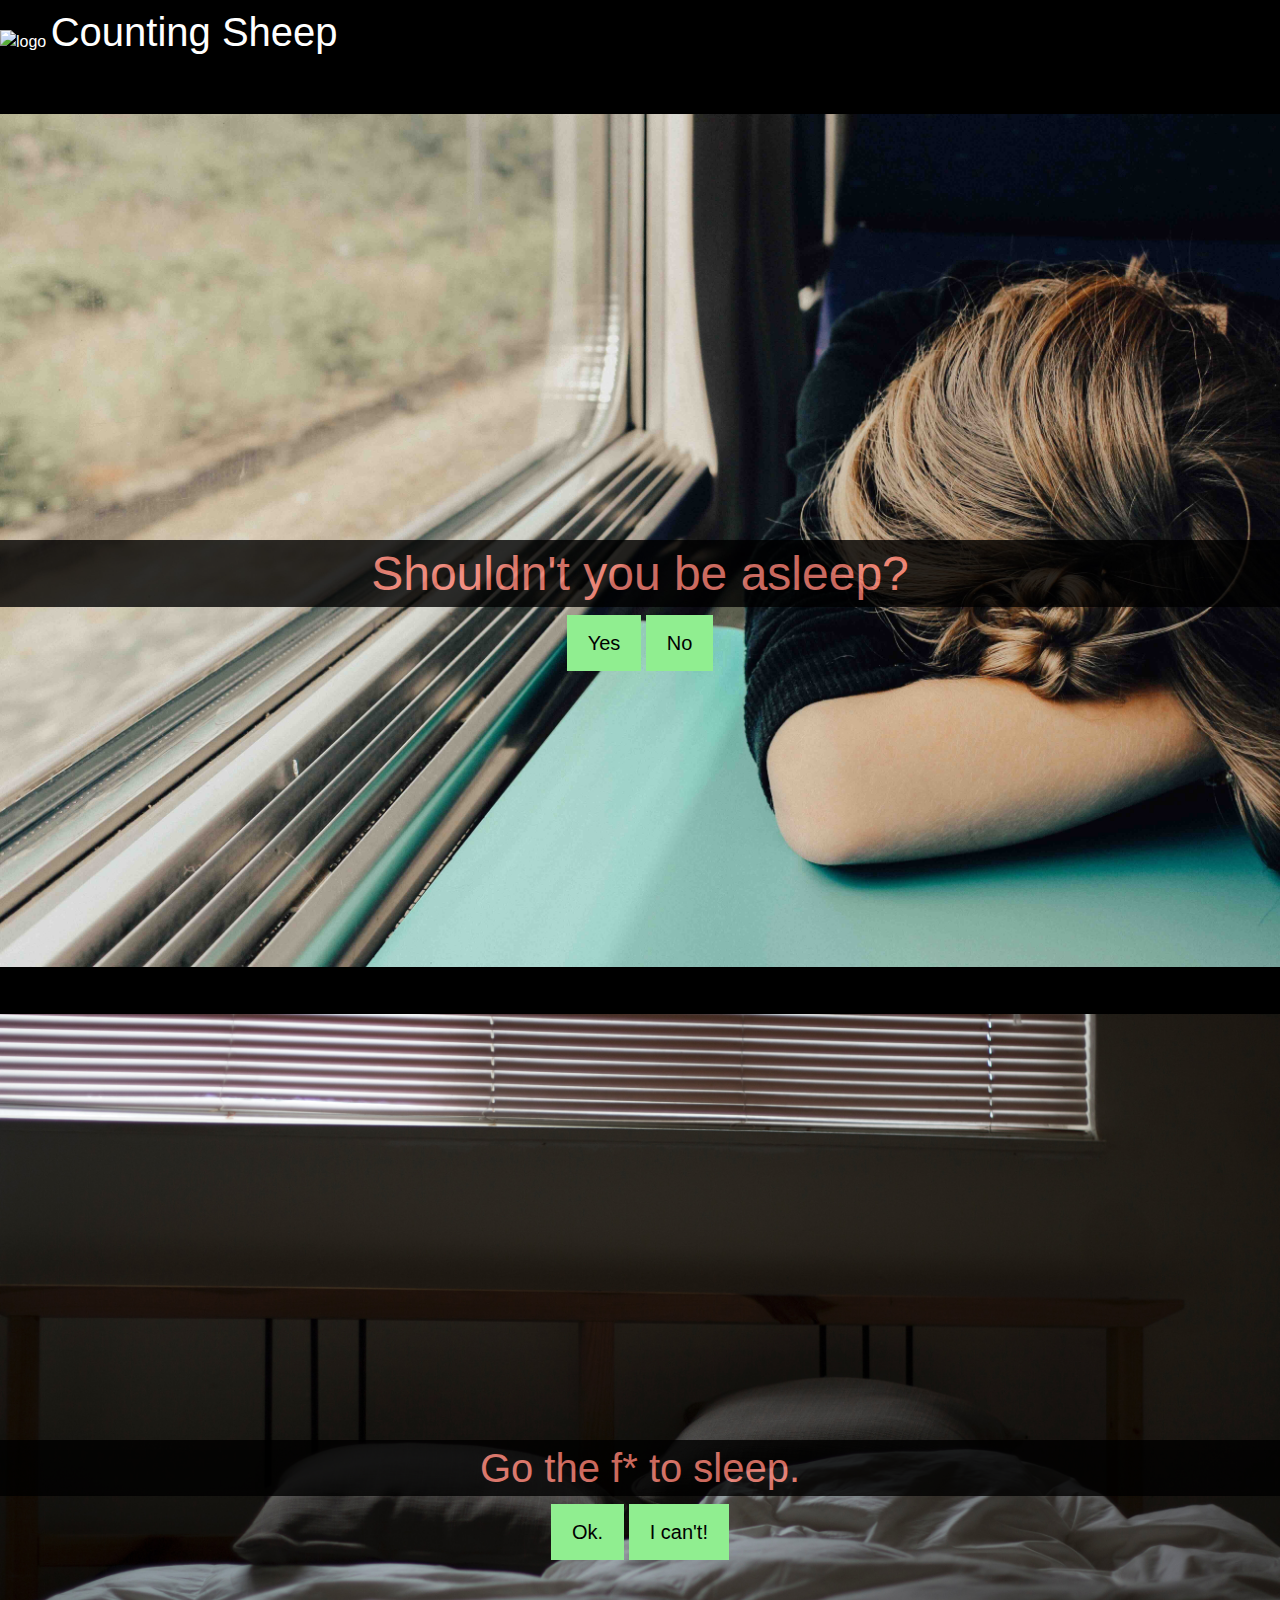
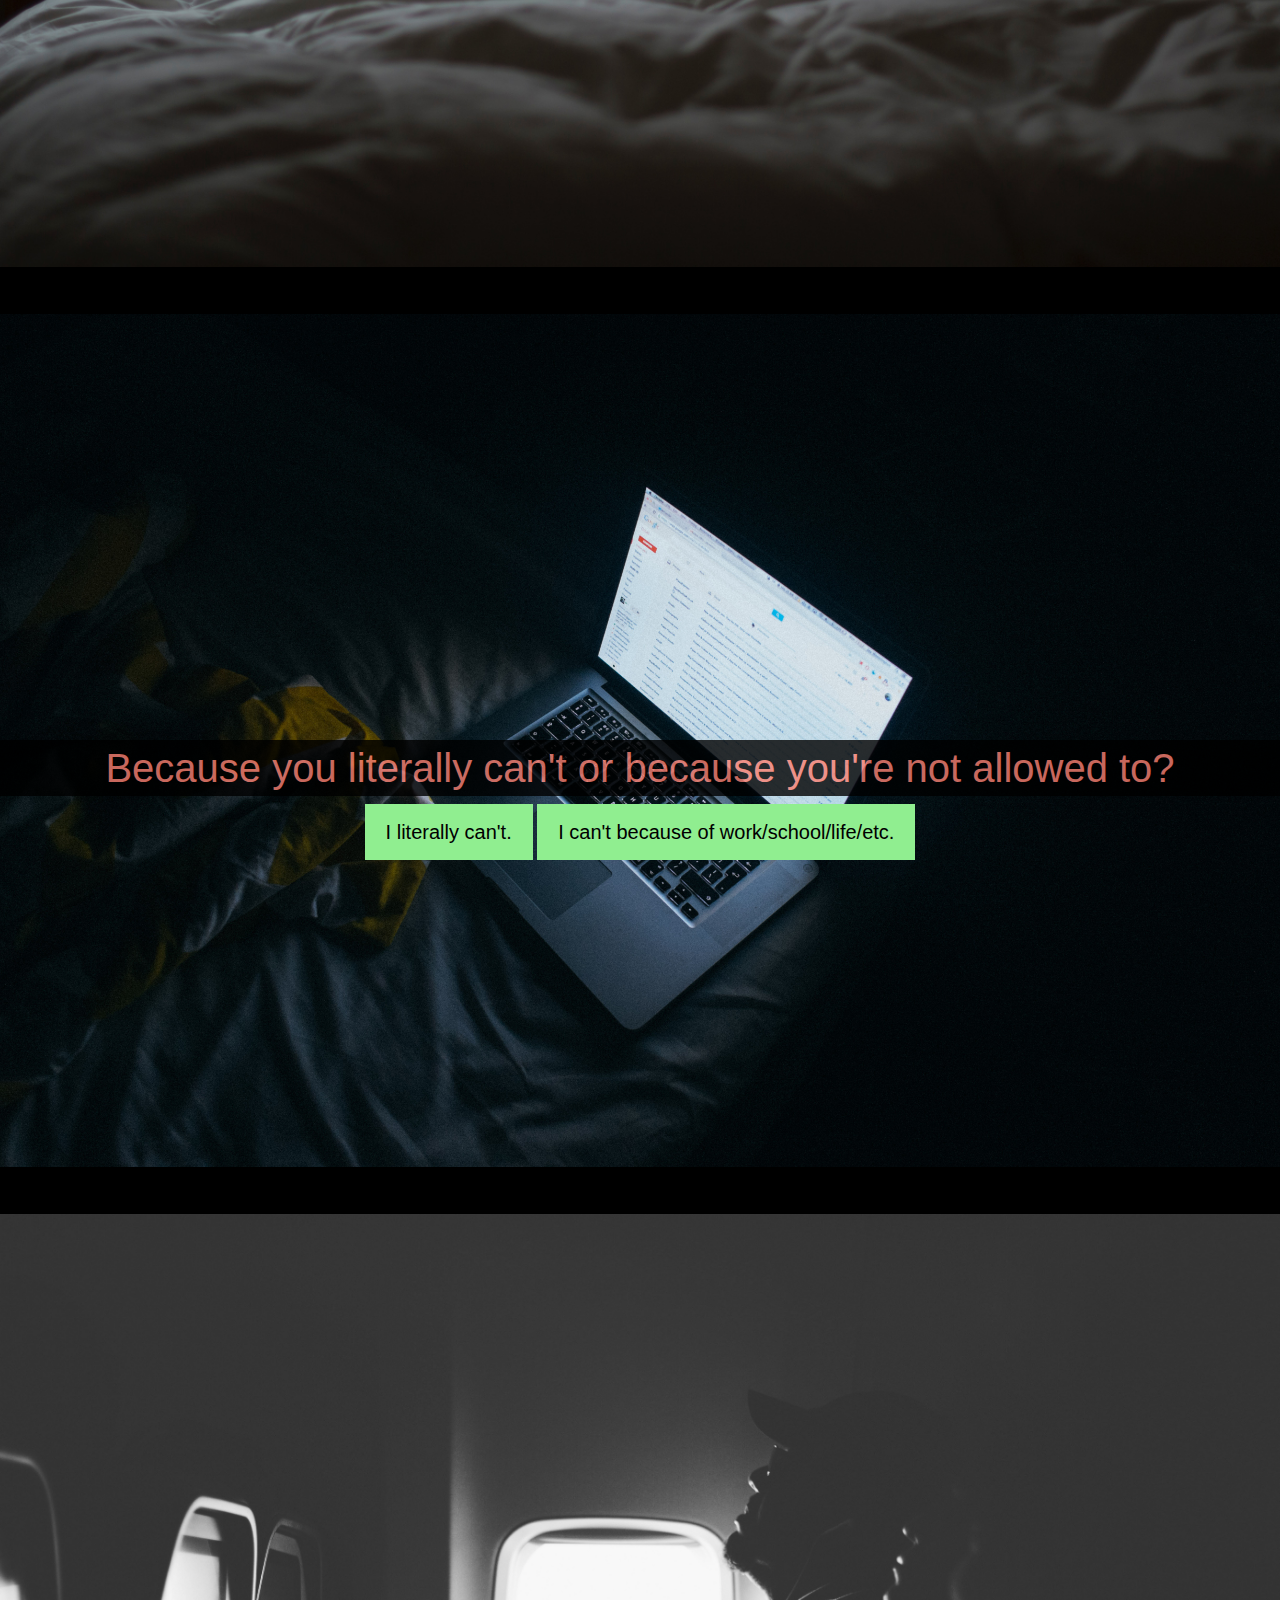
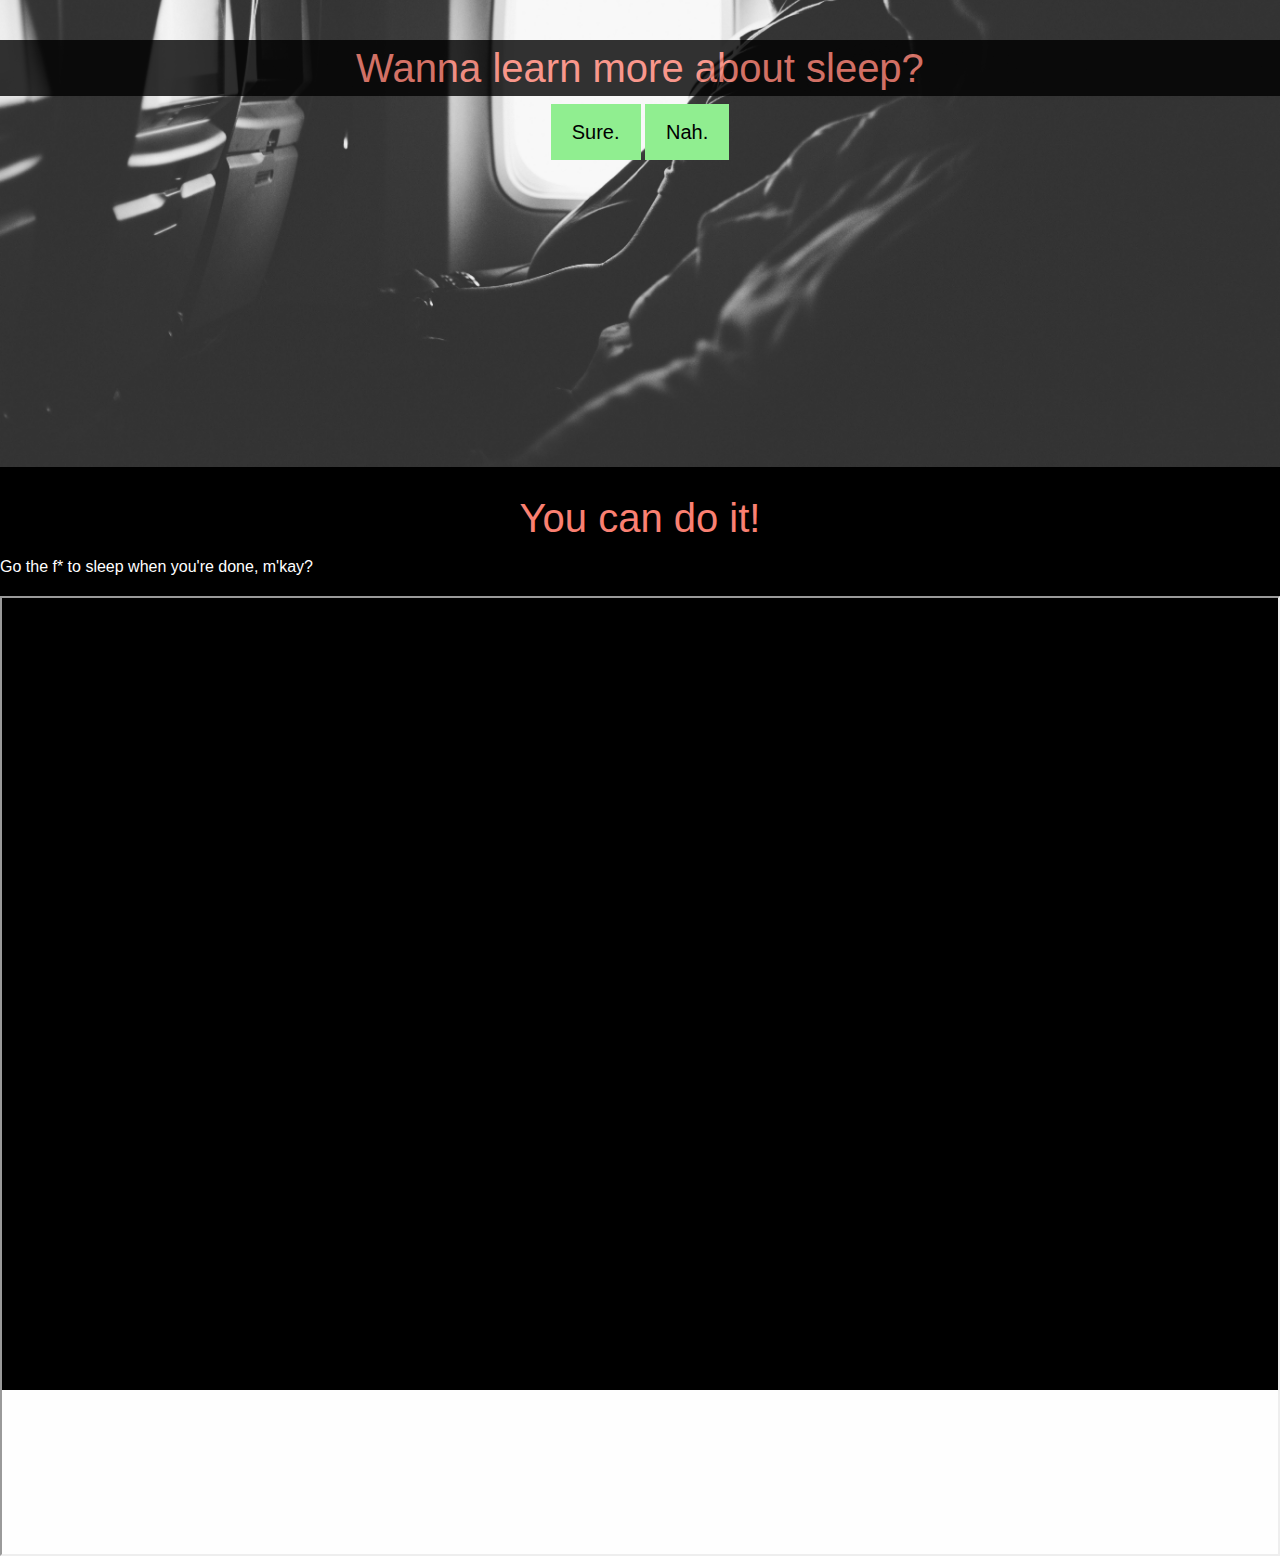
==== index.html @ 7c9fae0c "draft of capstone 1" ====
<!DOCTYPE html>
<html lang=en>

<head>
	<meta charset="utf-8">
	<meta name="viewport" content="width=device-width, initial-scale=1.0, maximum-scale=1.0">
	<title>Counting Sheep</title>
	<link rel="stylesheet" type="text/css" href="css/foundation.css">
	<link rel="stylesheet" type="text/css" href="css/app.css">
</head>

<body>

	<div class="spanwrap">
		<span>
			<img src="" alt="logo">
			<p>Counting Sheep</p>
		</span>
	</div>

	<header>
		<div class="divwrap">
		</div>
		<div class="box">
			<h1>Shouldn't you be asleep?</h1>
		</div>
			<div class="buttonwrap">
				<a href="#"><button class="button large">Yes</button></a>
				<button class="button large">No</button>
			</div>
	</header>

	<div class="gosleep">
		<div class="divwrap">
		</div>
			<div class="box">
				<h2>Go the f* to sleep.</h2>
			</div>
			<div class="buttonwrap">
				<button class="button large">Ok.</button>
				<button class="button large">I can't!</button>
			</div>
	</div>

	<div class="pc">
		<div class="divwrap">
		</div>
		<div class="box">
			<h2>Because you literally can't or because you're not allowed to?</h2>
		</div>
			<div class="buttonwrap">
				<button class="button large">I literally can't.</button>
				<button class="button large">I can't because of work/school/life/etc.</button>	
			</div>
	</div>

	<div class="learn">
		<div class="divwrap"></div>
		<div class="box">
			<h2>Wanna learn more about sleep?</h2>			
		</div>
			<div class="buttonwrap">
				<a href="home.html"><button class="button large">Sure.</button></a>
				<button class="button large">Nah.</button>	
			</div>
	</div>

	<div class="believe">
		<h2>You can do it!</h2>
		<p>Go the f* to sleep when you're done, m'kay?</p>
		<div class="vidwrap vidwrap-16x9 vidwrap-4x3">
			<iframe src="https://www.youtube.com/embed/KxGRhd_iWuE" allowfullscreen></iframe>
		</div>
	</div>




</body>
</html>
---- css/app.css ----
/*Note to self: http://www.mattboldt.com/css-100-percent-height/
How to make div take up whole screen*/

html, body {
	height: 100%;
}


header {
	background-color: black;
	background-image: url("../img/girlsleep.jpg");
	background-size: contain;
	background-position: center;
	background-repeat: no-repeat;
	color: white;
	height: 100%;
}

.gosleep {
	background-color: black;
	background-image: url("../img/bed.jpg");
	background-size: contain;
	background-position: center;
	background-repeat: no-repeat;
	color: white;
	height: 100%;
}

.pc {
	background-color: black;
	background-image: url("../img/pc.jpg");
	background-size: contain;
	background-position: center;
	background-repeat: no-repeat;
	color: white;
	height: 100%;
}

.learn {
	background-color: black;
	background-image: url("../img/plane.jpg");
	background-size: contain;
	background-position: center;
	background-repeat: no-repeat;
	color: white;
	height: 100%;
}

.believe {
	background-color: black;
	background-repeat: no-repeat;
	color: white;
	height: 100%;
}

.spanwrap {
	background-color: black;
	color: white;
	height: 10%;
}

.spanwrap p {
	display: inline-block;
	font-size: 2.5em;
}

.box {
	background-color: black;
	opacity: 0.8;
}

h1,
h2,
h5,
.vidwrap,
.buttonwrap {
	text-align: center;
	color: salmon;
	opacity: 1.0;
}

/*Note to self: centralizing elements horizontally and vertically
https://www.w3schools.com/css/css_align.asp*/

.divwrap {
	margin: auto;
	width: 50%;
	height: 50%;
}


/*Note to self: https://benmarshall.me/responsive-iframes/*/

.vidwrap {
	position: relative;
	height: 0;
	overflow: hidden;
}
 
/* 16x9 Aspect Ratio */
.vidwrap-16x9 {
  padding-bottom: 56.25%;
}
 
/* 4x3 Aspect Ratio */
.vidwrap-4x3 {
  padding-bottom: 75%;
}
 
.vidwrap iframe {
  position: absolute;
  top:0;
  left: 0;
  width: 100%;
  height: 100%;
}

.button {
	background-color: lightgreen;
	color: black;
}
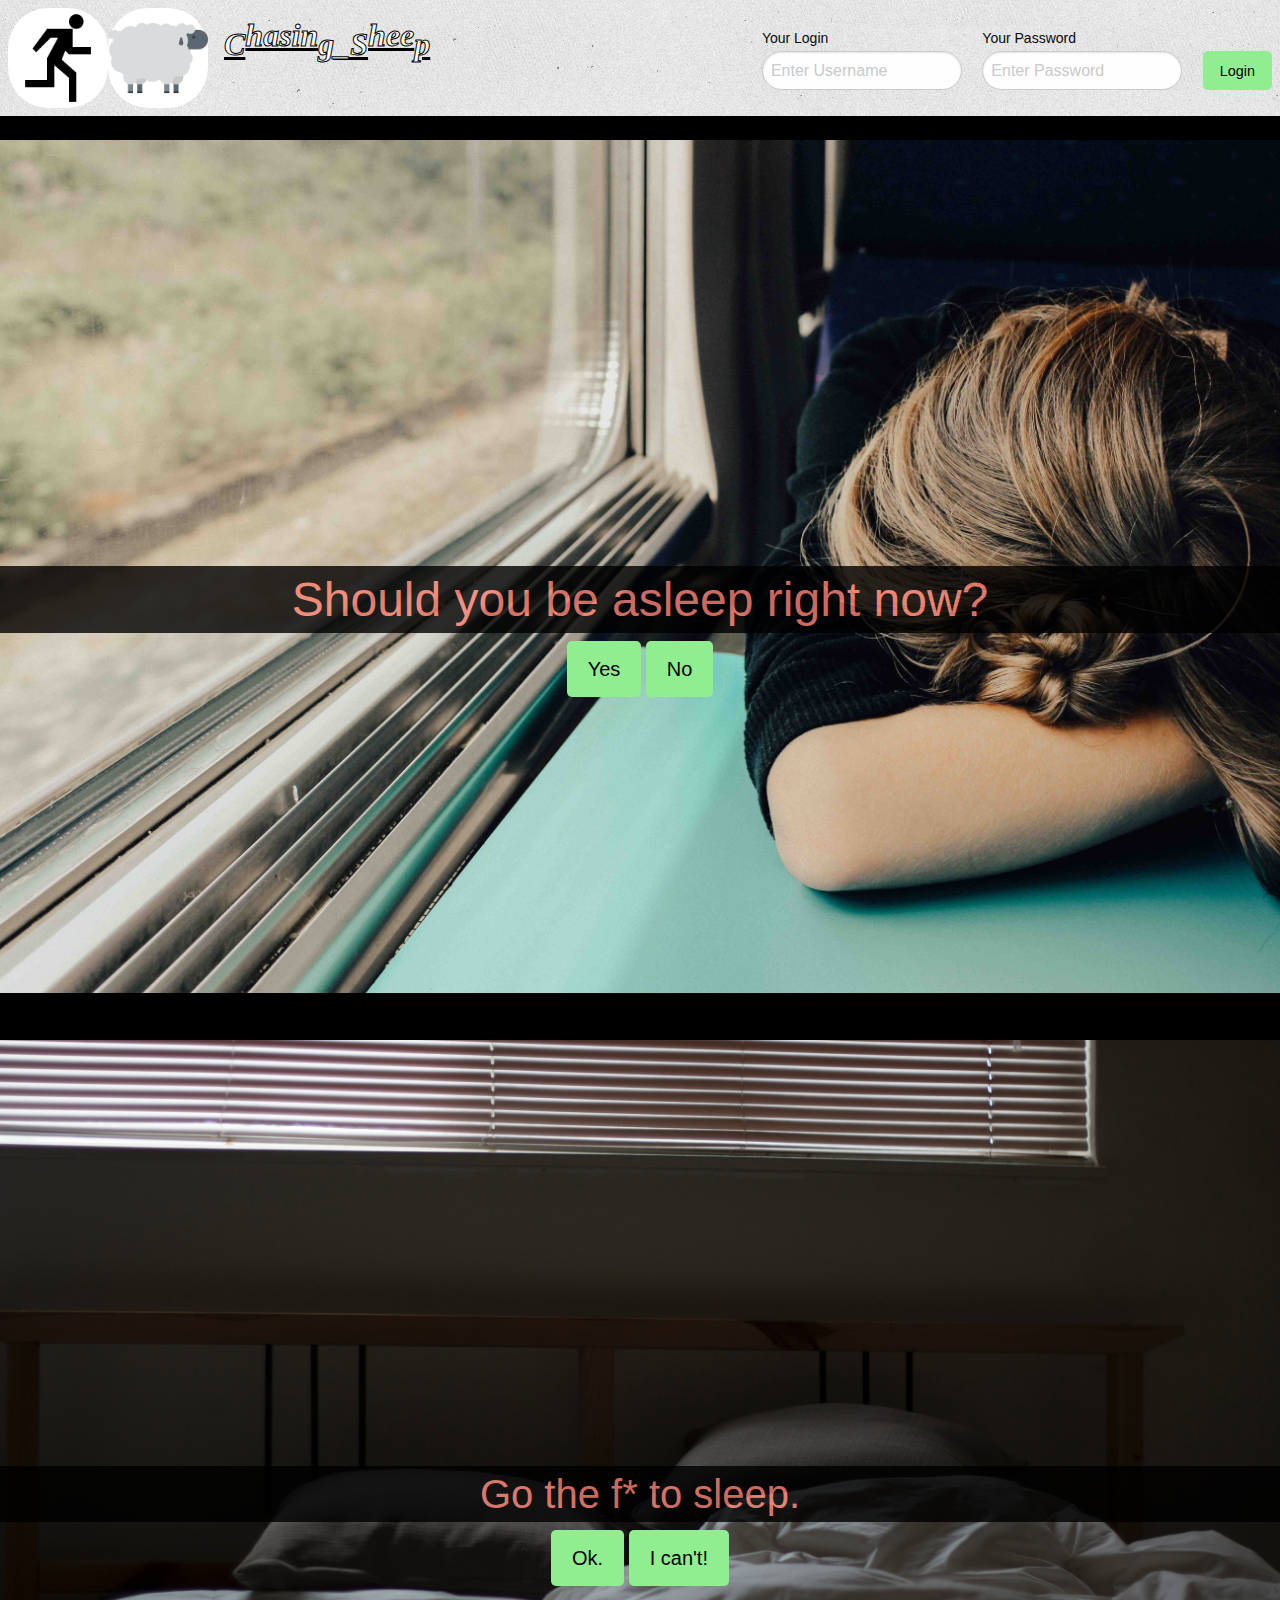
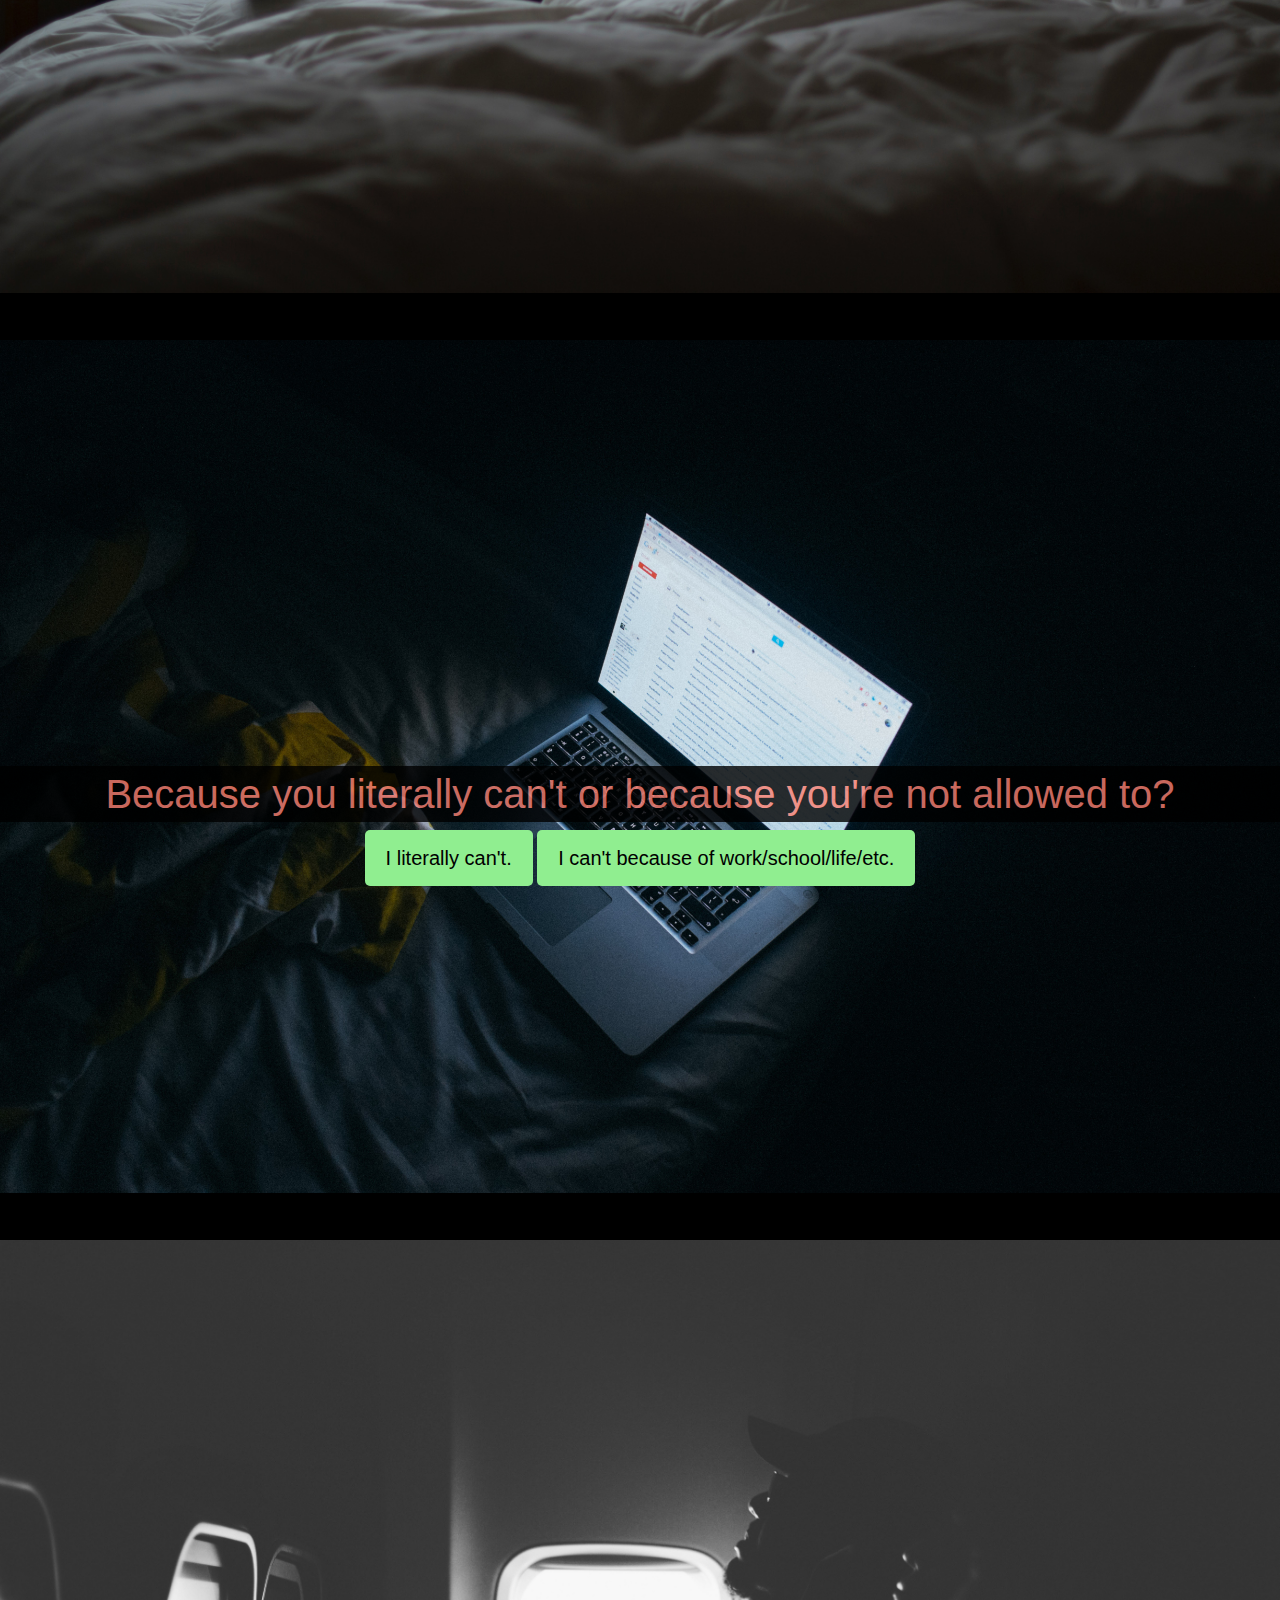
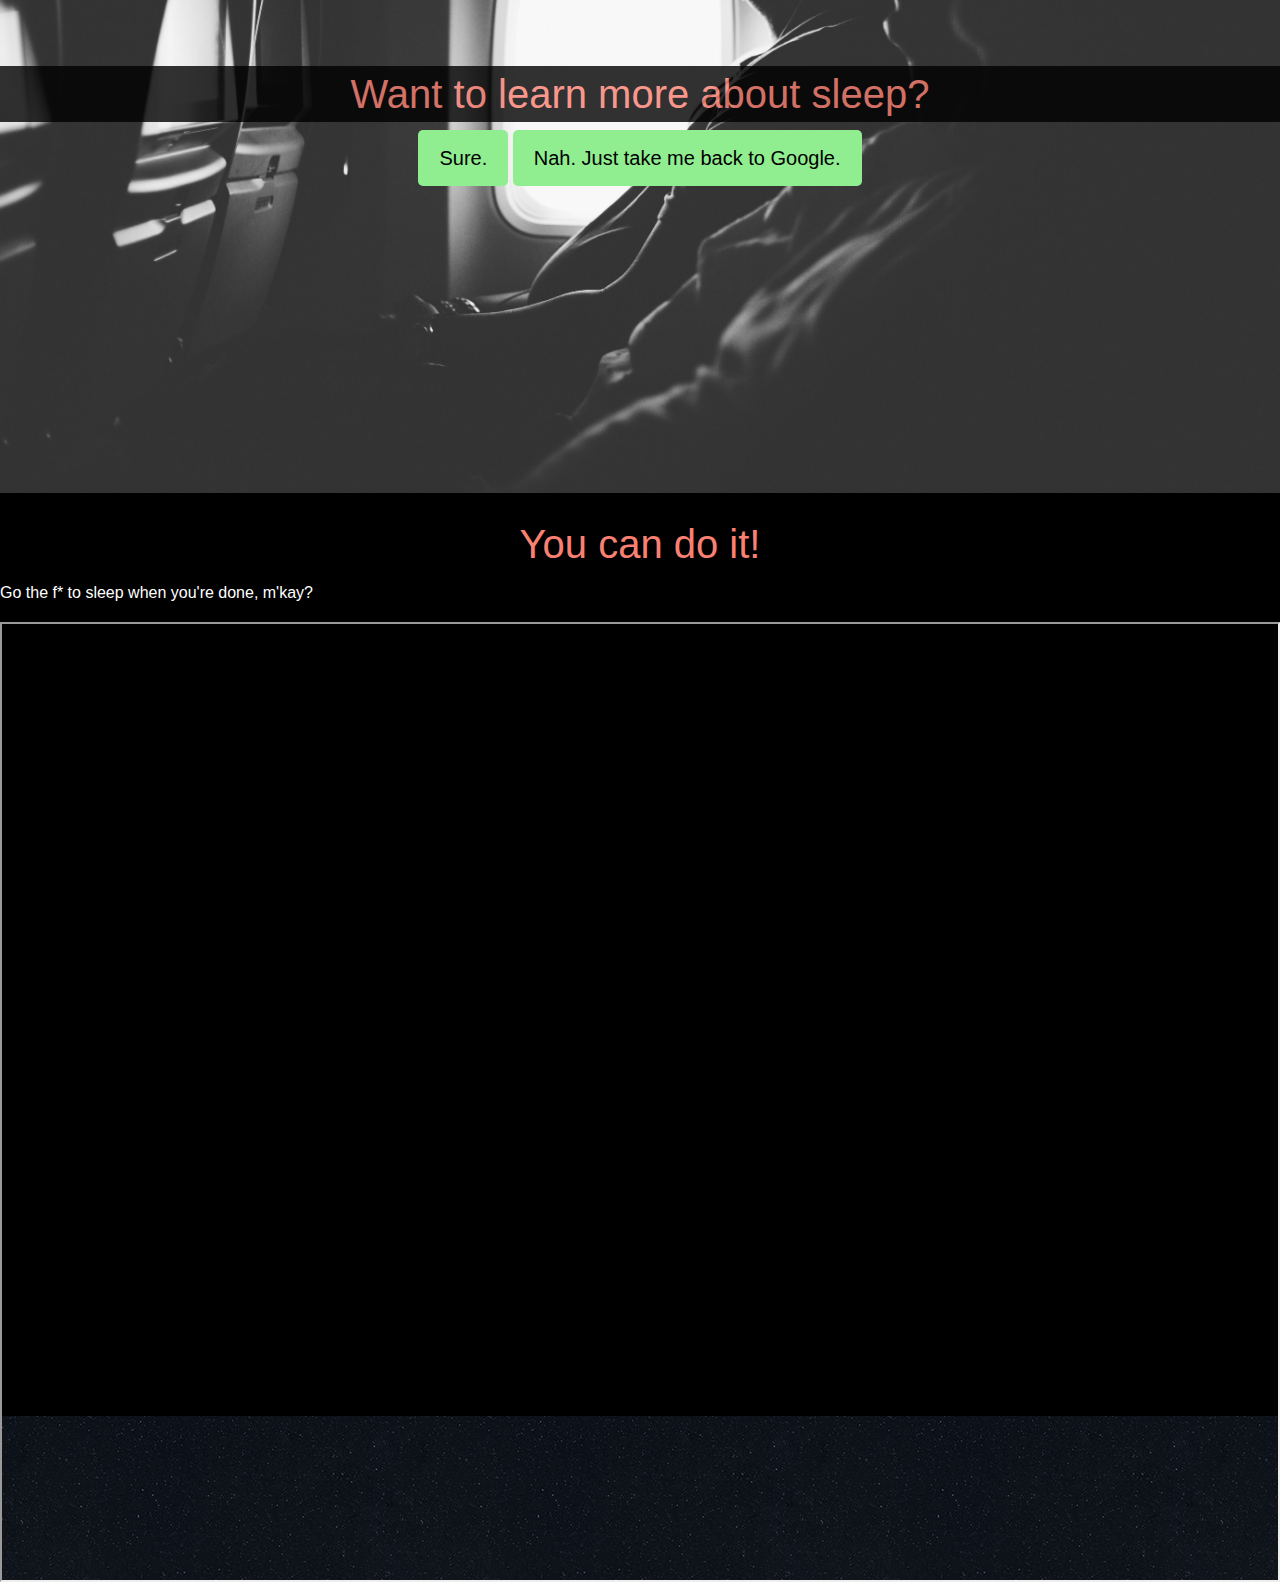
==== commit e41a2d70: "1st commit capstone 1 to github" ====
--- a/index.html
+++ b/index.html
@@ -4,68 +4,110 @@
 <head>
 	<meta charset="utf-8">
 	<meta name="viewport" content="width=device-width, initial-scale=1.0, maximum-scale=1.0">
-	<title>Counting Sheep</title>
+	<title>Chasing Sheep</title>
 	<link rel="stylesheet" type="text/css" href="css/foundation.css">
 	<link rel="stylesheet" type="text/css" href="css/app.css">
+	<link rel="stylesheet" type="text/css" href="css/app2.css">
+	<link href="https://fonts.googleapis.com/css?family=Poiret+One" rel="stylesheet">
+	<link href="https://fonts.googleapis.com/css?family=Gochi+Hand" rel="stylesheet">
 </head>
 
 <body>
 
-	<div class="spanwrap">
+	<!-- <div class="spanwrap">
 		<span>
-			<img src="" alt="logo">
-			<p>Counting Sheep</p>
+			 <div class="circle"><img src="img/run.png"></div>
+	         <div class="circle"><img src="img/sheep.png"></div>
+			<p class="chasingsheep">Chasing Sheep</p>
 		</span>
+	</div> -->
+
+	<div class="top">
+
+	<div class="top-bar-container" data-sticky-container>
+	  <div class="sticky sticky-topbar" data-sticky data-options="anchor: page; marginTop: 0; stickyOn: small;">
+	    <div class="top-bar">
+	      <div class="top-bar-left">
+	        <ul class="dropdown menu" data-dropdown-menu>
+	          <!-- <li><img class="logo" src="img/logo.png"></li> -->
+	          <div class="circle"><img src="img/run.png"></div>
+	          <div class="circle"><img src="img/sheep.png"></div>
+	          <li class="menu menu-text"><p class="chasing">C</p>hasin<p class="g">g_S</p>hee<p class="sheep">p</p></li>
+	        </ul>
+	      </div>
+	      <div class="top-bar-right">
+	        <ul class="menu">
+				<!-- username and pword source code: http://foundation.zurb.com/building-blocks/blocks/show-password.html-->
+				<form class="show-password">
+				  <div class="username-wrapper">
+					 <label for="username">Your Login</label>
+					 <input type="text" value="" placeholder="Enter Username" id="username">
+				  </div>
+				  <div class="password-wrapper">
+				    <label for="password">Your Password</label>
+				    <input type="password" value="" placeholder="Enter Password" id="password" class="password">
+				  </div>
+
+				  <div class="submitwrap">
+				  	<button class="button">Login</button>
+				  </div>
+				</form>
+	        </ul>
+	      </div>
+	    </div>
+	  </div>
 	</div>
+
+</div>
 
 	<header>
 		<div class="divwrap">
 		</div>
 		<div class="box">
-			<h1>Shouldn't you be asleep?</h1>
+			<h1>Should you be asleep right now?</h1>
 		</div>
 			<div class="buttonwrap">
-				<a href="#"><button class="button large">Yes</button></a>
-				<button class="button large">No</button>
+				<a href="#gotosleep"><button class="button large">Yes</button></a>
+				<a href="#learnmore"><button class="button large">No</button></a>
 			</div>
 	</header>
 
-	<div class="gosleep">
+	<a name="gotosleep"><div class="gosleep"></a>
 		<div class="divwrap">
 		</div>
 			<div class="box">
 				<h2>Go the f* to sleep.</h2>
 			</div>
 			<div class="buttonwrap">
-				<button class="button large">Ok.</button>
-				<button class="button large">I can't!</button>
+				<a href="https://www.youtube.com/watch?v=cxgdjsBe28Y');"><button class="button large">Ok.</button></a>
+				<a href="#cantsleep"><button class="button large">I can't!</button></a>
 			</div>
 	</div>
 
 	<div class="pc">
-		<div class="divwrap">
+		<a name="cantsleep"><div class="divwrap"></a>
 		</div>
 		<div class="box">
 			<h2>Because you literally can't or because you're not allowed to?</h2>
 		</div>
 			<div class="buttonwrap">
-				<button class="button large">I literally can't.</button>
-				<button class="button large">I can't because of work/school/life/etc.</button>	
+				<a href="#learnmore"><button class="button large">I literally can't.</button></a>
+				<a href="#ucan"><button class="button large">I can't because of work/school/life/etc.</button></a>	
 			</div>
 	</div>
 
-	<div class="learn">
+	<a name="learnmore"><div class="learn"></a>
 		<div class="divwrap"></div>
 		<div class="box">
-			<h2>Wanna learn more about sleep?</h2>			
+			<h2>Want to learn more about sleep?</h2>			
 		</div>
 			<div class="buttonwrap">
 				<a href="home.html"><button class="button large">Sure.</button></a>
-				<button class="button large">Nah.</button>	
+				<a href="https://www.google.com/"><button class="button large">Nah. Just take me back to Google.</button></a>	
 			</div>
 	</div>
 
-	<div class="believe">
+	<a name="ucan"><div class="believe"></a>
 		<h2>You can do it!</h2>
 		<p>Go the f* to sleep when you're done, m'kay?</p>
 		<div class="vidwrap vidwrap-16x9 vidwrap-4x3">
@@ -74,7 +116,5 @@
 	</div>
 
 
-
-
 </body>
 </html>--- a/css/app.css
+++ b/css/app.css
@@ -5,6 +5,18 @@
 	height: 100%;
 }
 
+.logo {
+	width: 50px;
+	height: 50px;
+}
+
+.circle {
+  border-radius: 30%;
+  width: 50px;
+  height: 50px;
+  background-color: white;
+  display: inline-block;
+}
 
 header {
 	background-color: black;
@@ -58,6 +70,7 @@
 	color: white;
 	height: 10%;
 }
+
 
 .spanwrap p {
 	display: inline-block;
@@ -118,4 +131,8 @@
 .button {
 	background-color: lightgreen;
 	color: black;
+}
+
+.chasingsheep {
+	margin:0;
 }--- a/css/app2.css
+++ b/css/app2.css
@@ -0,0 +1,357 @@
+h1,
+h2,
+h3,
+h4,
+h5,
+body {
+  font-family: "Lato", sans-serif;
+}
+
+.searchlabel {
+  color: white;
+}
+
+.top {
+  width: 100%;
+}
+
+.top-bar,
+.top-bar ul {
+  background-color: #FAEBD7;
+  background-image: url(../img/texturetastic_gray.png);
+}
+
+a {
+  width: inherit;
+}
+
+.logo {
+  width: 50px;
+  height: 50px;
+}
+
+.tagline {
+  display: inline;
+  display: inline-block;
+  height: 100%;
+  width: auto;
+  padding: 30px;
+  /*background-color: black;*/
+  color: white;
+}
+
+.username-wrapper,
+.password-wrapper,
+.submitwrap
+ {
+  display: inline-block;
+}
+
+#username,
+#password {
+  border-radius: 50px;
+}
+
+h4, h3 {
+  display: inline;
+}
+
+.greybox {
+  display: inline-block;
+  background-color: grey;
+  border-radius: 0px 10px 10px 0px;
+}
+
+h5 {
+  padding: 0;
+  margin: 0;
+}
+
+.fresh {
+  display: inline-block;
+  background-color: salmon;
+  border-radius: 5px;
+  margin-left: 50px;
+  margin-top:0;
+}
+
+body {
+  background-color: black;
+  background-image: url(../img/ep_naturalblack.png);
+}
+
+.menu .menu-text {
+    font-family: 'Lilita One', cursive;
+    /*padding: 0.7rem 1rem;*/
+    /*margin: 0 1rem;*/
+    margin-bottom: 0;
+    padding-bottom: 0;
+    font-size: 2em;
+    font-weight: none;
+    line-height: 1;
+    /*color: #F7F7F6;*/
+    color: white;
+    font-style: italic;
+    text-decoration: underline;
+    background-color: none;
+    border-radius: 10px;
+    -webkit-text-fill-color: white; /* Will override color (regardless of order) */
+    -webkit-text-stroke-width: 1px;
+    -webkit-text-stroke-color: black;
+  }
+
+.chasing {
+  color: #3A3A36;
+}
+
+.g {
+  color: #3A3A36;
+}
+
+.sheep {
+  color: #3A3A36;
+}
+
+.tagline {
+  float: left;
+  padding-left: 0;
+  padding-top: 0;
+}
+
+.button {
+  border-radius: 5px;
+  /*background: grey;*/
+}
+
+
+.circle {
+  border-radius: 40%;
+  width: 100px;
+  height: 100px;
+  background-color: white;
+  display: inline-block;
+  /*border: 1px dashed white;*/
+}
+
+
+
+/*-------------------NAV BUTTONS------------------------------------*/
+
+.dashboard-nav-card {
+  /*background: #1779ba;*/
+  background: black;
+  border-radius: 10px;
+  color: #fefefe;
+  min-height: 100px;
+  padding: 2rem;
+  position: relative;
+  text-align: right;
+  width: 250px;
+  float: right;
+  top: 0;
+}
+
+.dashboard-nav-card:hover .dashboard-nav-card-title,
+.dashboard-nav-card:hover .dashboard-nav-card-icon {
+  color: #1779ba;
+}
+
+.dashboard-nav-card:hover .dashboard-nav-card-icon {
+  opacity: 1;
+  transition: all 0.2s ease;
+}
+
+
+.dashboard-nav-card-icon {
+  font-size: 1.25rem;
+  left: 1rem;
+  opacity: 1;
+  position: absolute;
+  top: 1rem;
+  transition: all 0.2s ease;
+  width: auto;
+  color: white;
+}
+
+.dashboard-nav-card-title {
+  bottom: 0;
+  position: absolute;
+  right: 1rem;
+  text-align: right;
+  font-family: 'Lilita One', cursive;
+}
+
+.searchwrapper {
+  margin: 5px;
+}
+
+footer {
+  background-color: grey;
+  height: 100px;
+  width: 100%;
+  display: inline-block;
+}
+
+.navcontain {
+  float: right;
+  height: 100%;
+  padding: 7px;
+}
+
+/*-------------ARTICLE CSS-----------------------*/
+
+
+
+.news-card-tag {
+  margin-bottom: 0.5rem;
+}
+
+.news-card-tag .label {
+  border-radius: 0.125rem;
+  background-color: grey;
+  color: white;
+  padding: 10px;
+}
+
+.news-card-tag .label a {
+  background-color: inherit;
+  color: inherit;
+}
+
+.news-card-tag .label:hover, .news-card-tag .label:focus {
+  background-color: #14679e;
+}
+
+.news-card-tag .label:hover a, .news-card-tag .label:focus a {
+  background-color: inherit;
+  color: inherit;
+}
+
+.news-card {
+  background-color: #FAEBD7;
+  font-weight: 400;
+  margin-bottom: 1.6rem;
+  border-radius: 0.125rem;
+  box-shadow: 0 1px 3px rgba(0, 0, 0, 0.12), 0 1px 2px rgba(0, 0, 0, 0.24);
+}
+
+.news-card .card-section {
+  background-color: inherit;
+}
+
+.news-card .card-section .news-card-date {
+  font-size: 1em;
+  color: #8a8a8a;
+}
+
+.news-card .card-section .news-card-article {
+  background-color: inherit;
+}
+
+.news-card .card-section .news-card-article .news-card-title {
+  line-height: 1.3;
+  font-weight: bold;
+}
+
+.news-card .card-section .news-card-article .news-card-title a {
+  text-decoration: none;
+  color: #8a8a8a;
+  transition: color 0.5s ease;
+}
+
+.news-card .card-section .news-card-article .news-card-title a:hover {
+  color: #1779ba;
+}
+
+.news-card .card-section .news-card-article .news-card-description {
+  color: #8a8a8a;
+}
+
+.news-card .card-section .news-card-author {
+  overflow: hidden;
+  padding-bottom: 1.6rem;
+}
+
+.news-card .card-section .news-card-author .news-card-author-image {
+  display: inline-block;
+  vertical-align: middle;
+}
+
+.news-card .card-section .news-card-author .news-card-author-image img {
+  border-radius: 50%;
+  margin-right: 0.6em;
+}
+
+.news-card .card-section .news-card-author .news-card-author-name {
+  display: inline-block;
+  vertical-align: middle;
+}
+
+
+
+/*-------------search bar---------------------*/
+
+
+.input-group-rounded .input-group-field {
+  border-radius: 5000px 0 0 5000px;
+  padding-left: 1rem;
+}
+
+.input-group-rounded .input-group-button .button {
+  border-radius: 0 5000px 5000px 0;
+  font-size: 0.8rem;
+}
+
+.articlecontain {
+  float: left;
+}
+
+/*-----------------------social media--------------------------------*/
+
+.social-links {
+  background: #1d92cf;
+  padding: 2rem 0 1rem;
+  border-radius: 10px;
+}
+
+.social-links a {
+  color: white;
+  font-size: 1.2rem;
+}
+
+
+.social-links i.fa {
+  font-size: 1.4rem;
+  padding-right: 0.8rem;
+  padding-bottom: 1rem;
+}
+
+@media screen and (max-width: 39.9375em) {
+  .social-links {
+    padding: 2rem 0;
+  }
+  .social-links i.fa {
+    font-size: 2rem;
+    display: block;
+    padding-right: 0;
+    padding-bottom: 0.5rem;
+  }
+  .social-links a {
+    font-weight: bold;
+  }
+  .social-links .columns {
+    margin: 1rem 0;
+  }
+  .social-links .mobile-stack {
+    display: -webkit-flex;
+    display: -ms-flexbox;
+    display: flex;
+    -webkit-flex-direction: column;
+        -ms-flex-direction: column;
+            flex-direction: column;
+  }
+}
+
+.articlepics {
+  width: 950px;
+}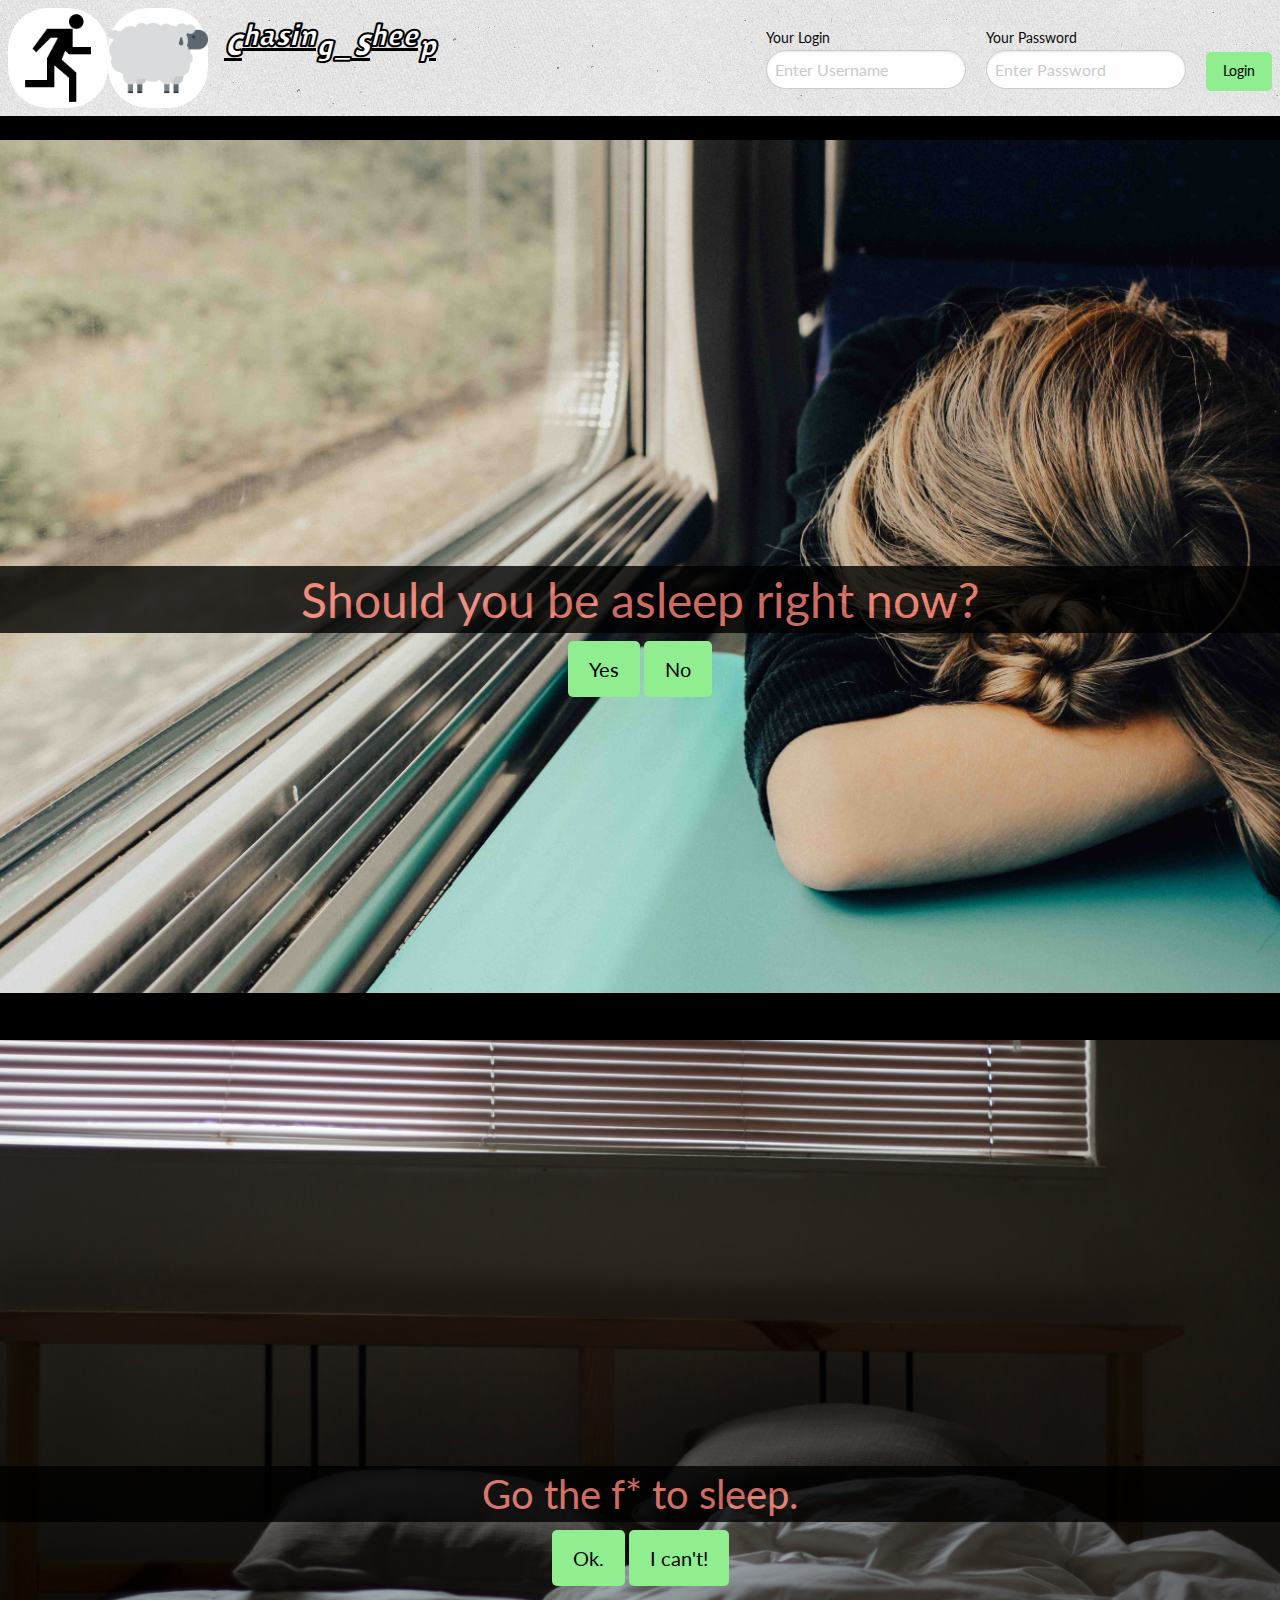
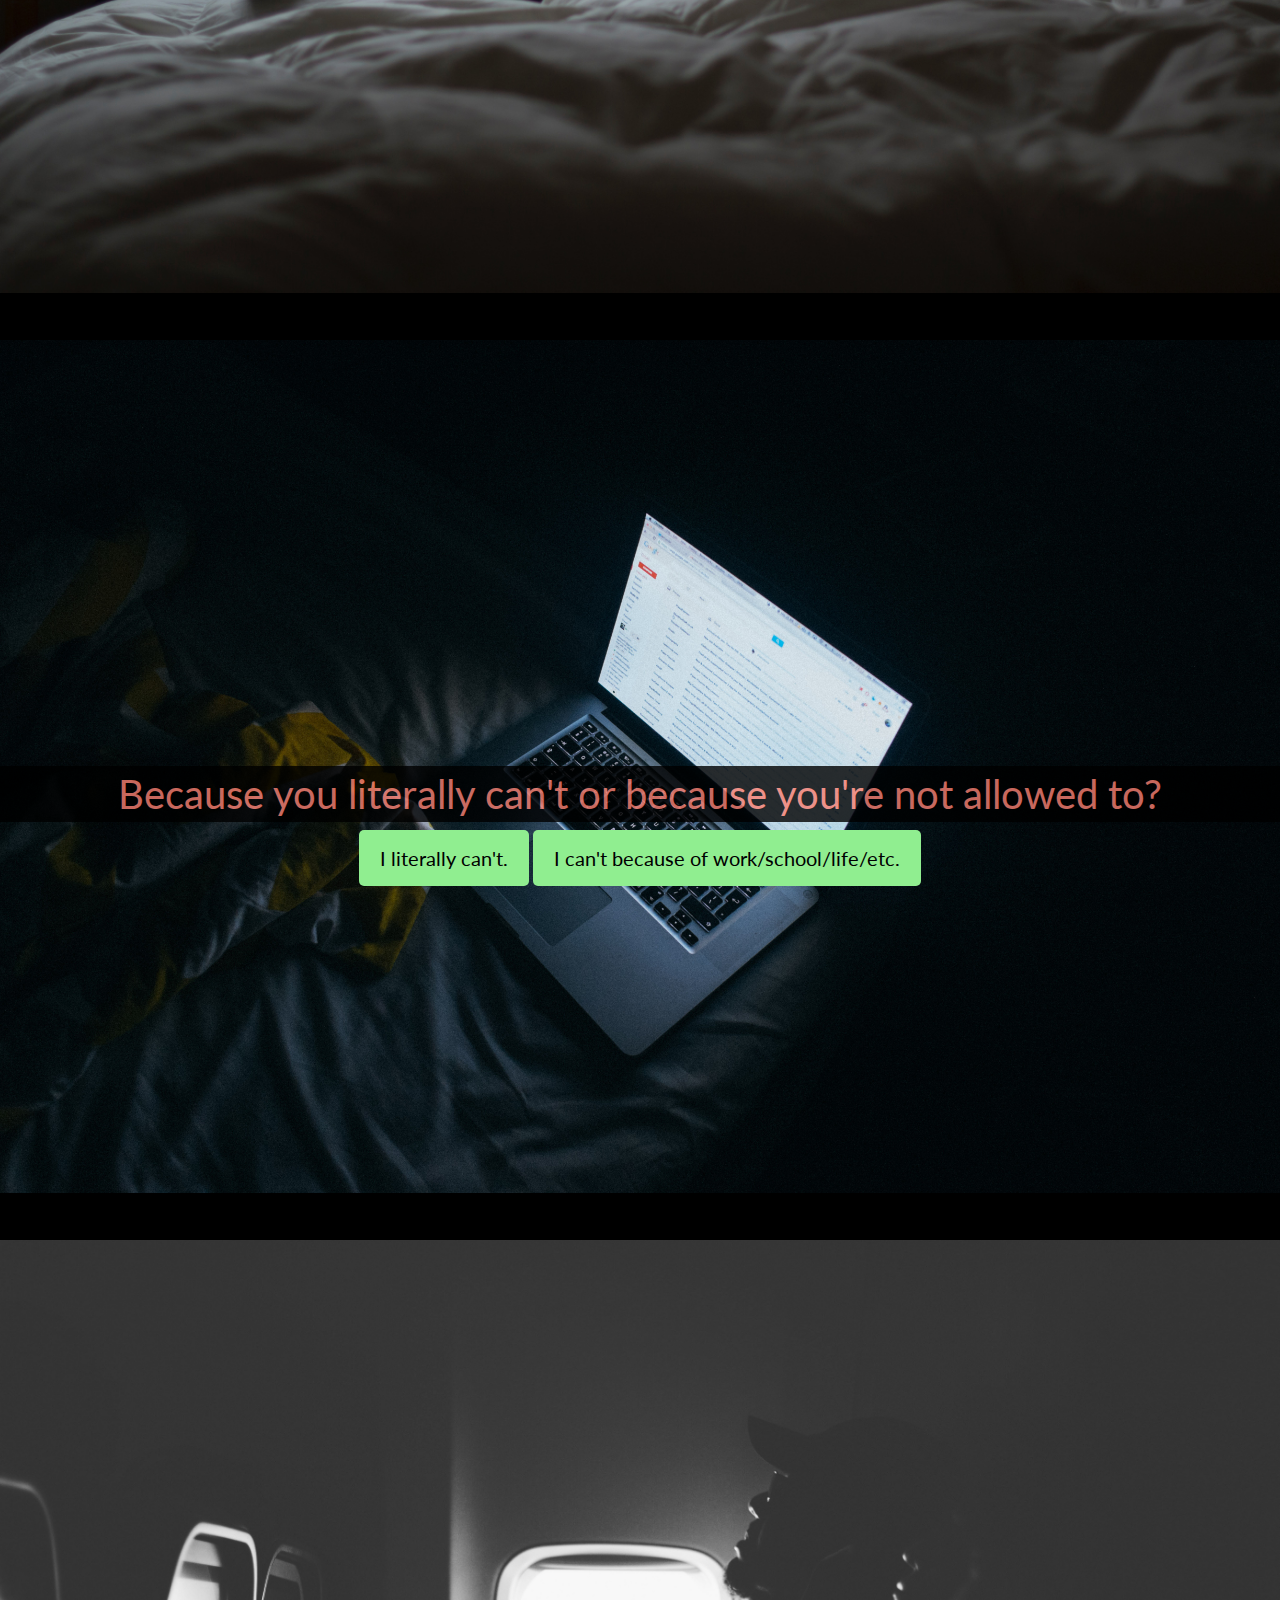
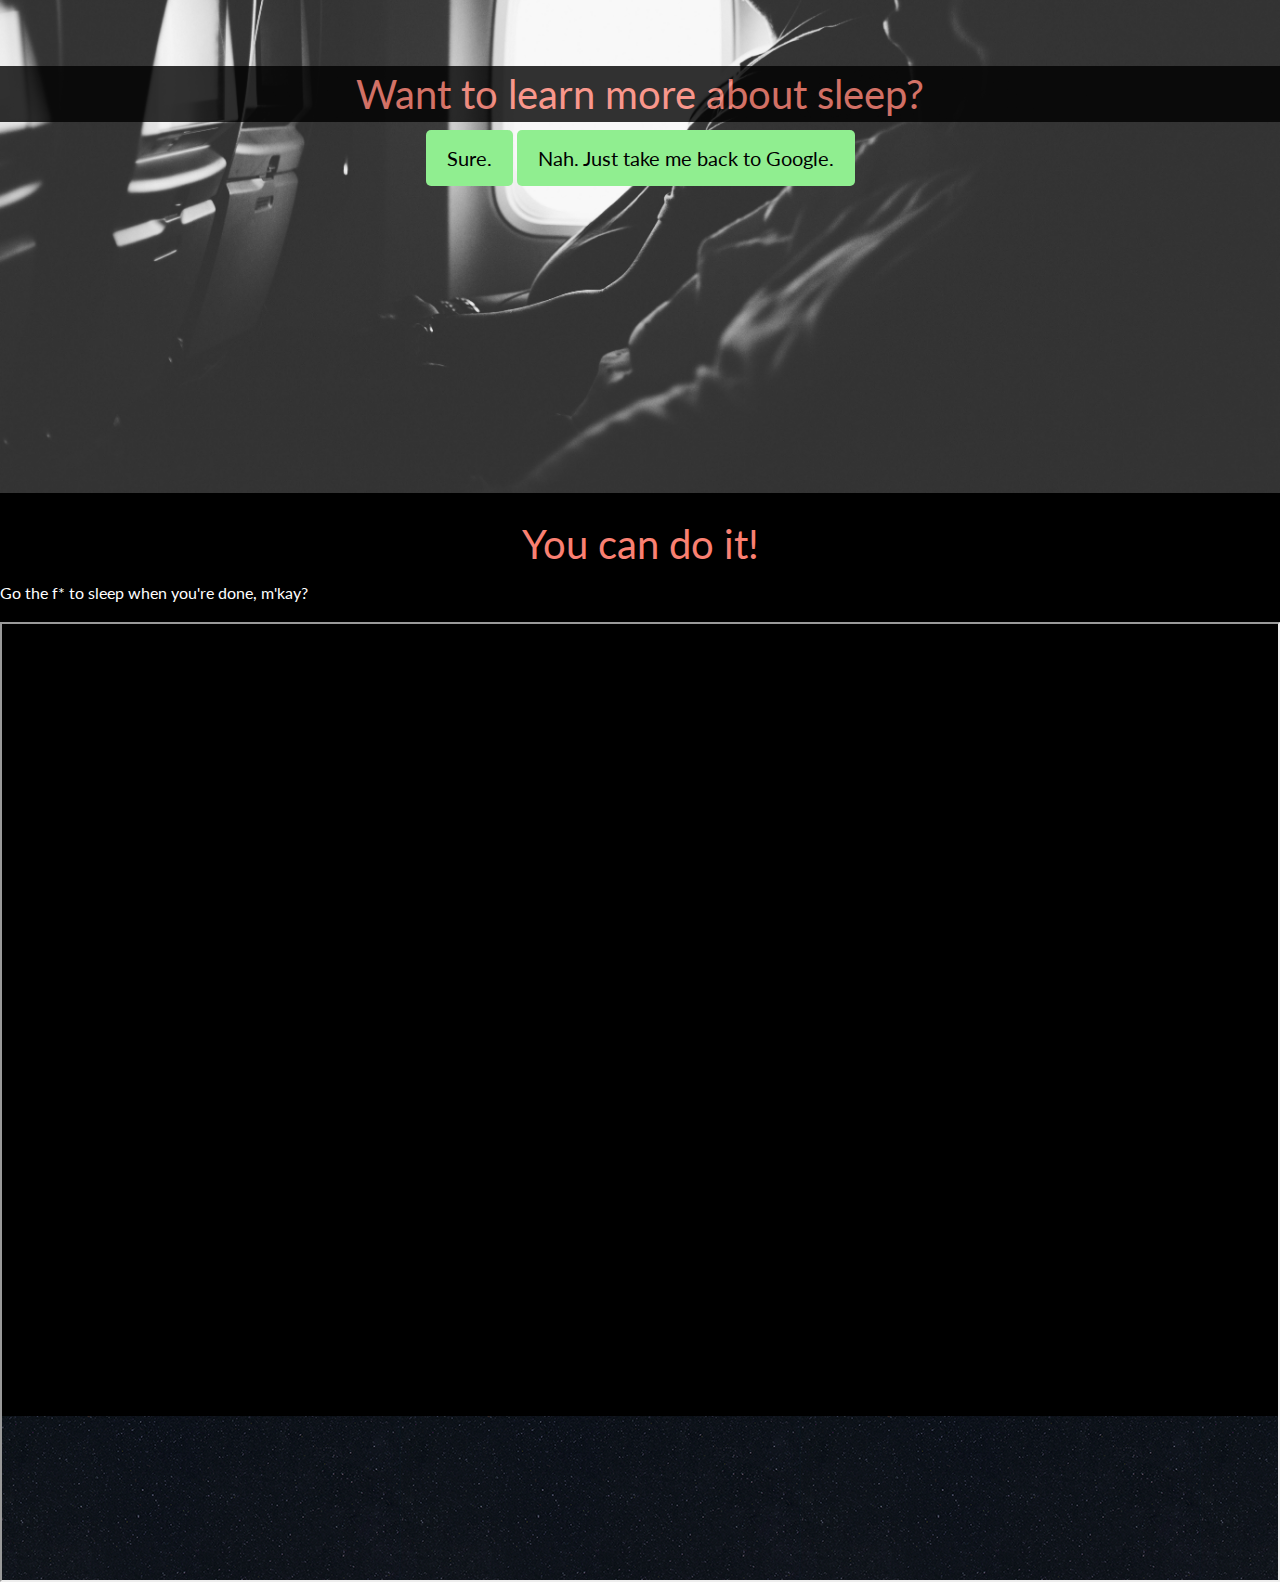
==== commit c753e179: "added sheep favicon" ====
--- a/index.html
+++ b/index.html
@@ -8,8 +8,8 @@
 	<link rel="stylesheet" type="text/css" href="css/foundation.css">
 	<link rel="stylesheet" type="text/css" href="css/app.css">
 	<link rel="stylesheet" type="text/css" href="css/app2.css">
-	<link href="https://fonts.googleapis.com/css?family=Poiret+One" rel="stylesheet">
-	<link href="https://fonts.googleapis.com/css?family=Gochi+Hand" rel="stylesheet">
+	<link href="https://fonts.googleapis.com/css?family=Lilita+One|Lato" rel="stylesheet">
+	<link rel="icon" href="img/sheepfavicon.png">
 </head>
 
 <body>
--- a/css/app2.css
+++ b/css/app2.css
@@ -174,7 +174,6 @@
 }
 
 .dashboard-nav-card-title {
-  bottom: 0;
   position: absolute;
   right: 1rem;
   text-align: right;
@@ -196,6 +195,7 @@
   float: right;
   height: 100%;
   padding: 7px;
+  margin: auto 0;
 }
 
 /*-------------ARTICLE CSS-----------------------*/
